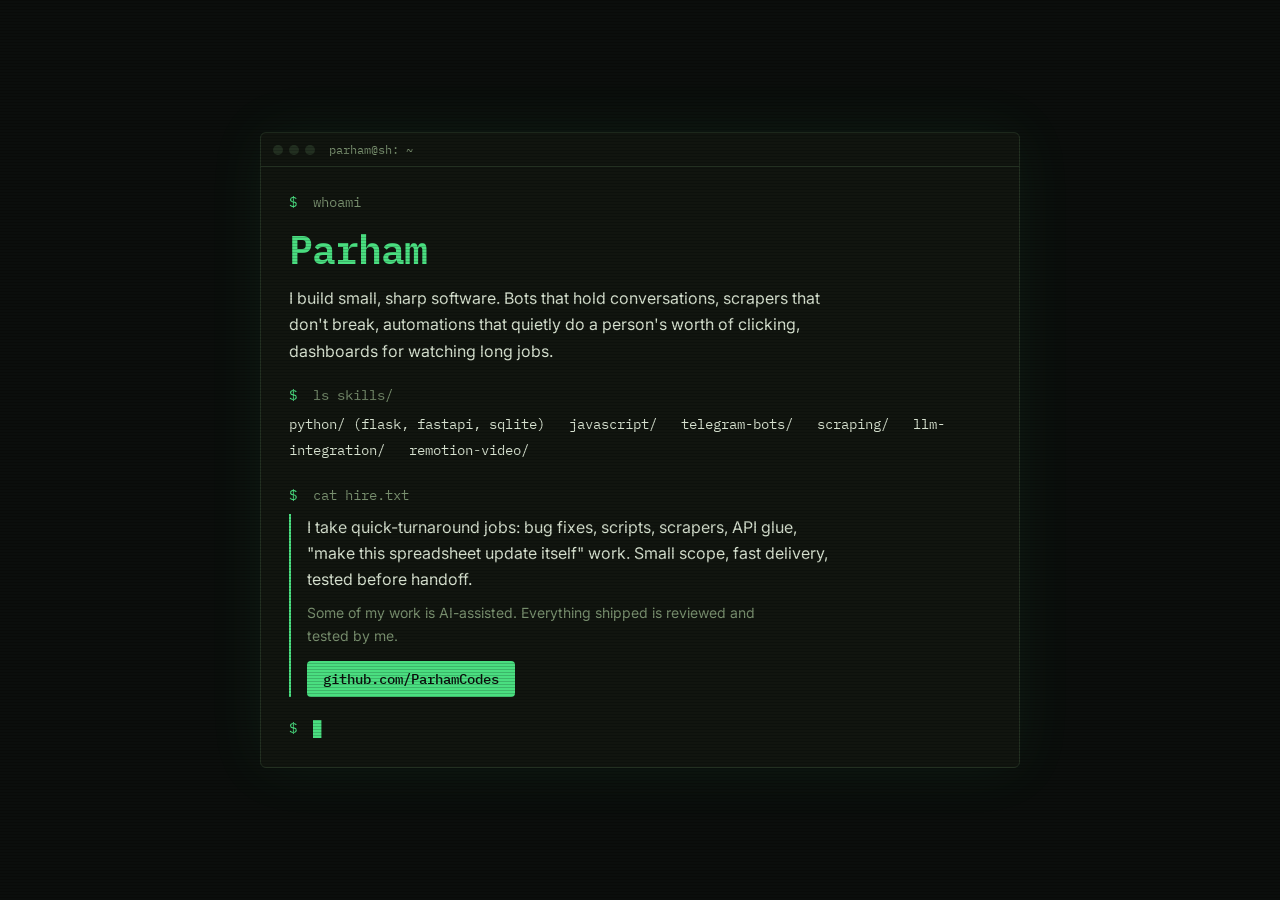
==== index.html @ 97b42edc "Terminal-styled landing page" ====
<!DOCTYPE html>
<html lang="en">
<head>
<meta charset="UTF-8">
<meta name="viewport" content="width=device-width, initial-scale=1.0">
<title>Parham - tools, bots, automations</title>
<meta name="description" content="Parham builds small sharp software: bots, scrapers, automations, dashboards. Quick-turnaround freelance work.">
<link rel="icon" href="avatar.png">
<link rel="preconnect" href="https://fonts.googleapis.com">
<link href="https://fonts.googleapis.com/css2?family=IBM+Plex+Mono:wght@400;500;600&family=Inter:wght@400;500&display=swap" rel="stylesheet">
<link rel="stylesheet" href="style.css">
</head>
<body>
<main class="crt">
<section class="term" aria-label="Intro">
<div class="term-bar"><span class="dot"></span><span class="dot"></span><span class="dot"></span><span class="term-title">parham@sh: ~</span></div>
<div class="term-body">
<p class="line"><span class="ps1">$</span> whoami</p>
<h1>Parham</h1>
<p class="sub">I build small, sharp software. Bots that hold conversations, scrapers that don't break, automations that quietly do a person's worth of clicking, dashboards for watching long jobs.</p>
<p class="line"><span class="ps1">$</span> ls skills/</p>
<p class="ls">python/ (flask, fastapi, sqlite) &nbsp; javascript/ &nbsp; telegram-bots/ &nbsp; scraping/ &nbsp; llm-integration/ &nbsp; remotion-video/</p>
<p class="line"><span class="ps1">$</span> cat hire.txt</p>
<div class="hire">
<p>I take quick-turnaround jobs: bug fixes, scripts, scrapers, API glue, "make this spreadsheet update itself" work. Small scope, fast delivery, tested before handoff.</p>
<p class="honest">Some of my work is AI-assisted. Everything shipped is reviewed and tested by me.</p>
<a class="cta" href="https://github.com/ParhamCodes">github.com/ParhamCodes</a>
</div>
<p class="line blink"><span class="ps1">$</span> <span class="cursor">&#9608;</span></p>
</div>
</section>
</main>
</body>
</html>
---- style.css ----
:root {
  --bg:#0b0e0c;
  --panel:#11150f;
  --line:#233021;
  --green:#4ade80;
  --green-dim:#79906f;
  --text:#d7e2d0;
  --mono:"IBM Plex Mono", monospace;
}
* { box-sizing:border-box; margin:0; }
body { background:var(--bg); color:var(--text); font-family:"Inter", sans-serif; min-height:100vh; display:flex; align-items:center; justify-content:center; padding:24px; }
.crt { width:100%; max-width:760px; }
.crt::after { content:""; position:fixed; inset:0; pointer-events:none; background:repeating-linear-gradient(0deg, transparent 0 2px, rgba(0, 0, 0, 0.18) 2px 3px); }
.term { background:var(--panel); border:1px solid var(--line); border-radius:6px; overflow:hidden; box-shadow:0 0 60px rgba(74, 222, 128, 0.07); }
.term-bar { display:flex; align-items:center; gap:6px; padding:9px 12px; border-bottom:1px solid var(--line); }
.dot { width:10px; height:10px; border-radius:50%; background:var(--line); }
.term-title { margin-left:8px; font-family:var(--mono); font-size:12px; color:var(--green-dim); }
.term-body { padding:26px 28px 30px; }
.line { font-family:var(--mono); font-size:14px; color:var(--green-dim); margin-top:22px; }
.line:first-child { margin-top:0; }
.ps1 { color:var(--green); margin-right:8px; }
h1 { font-family:var(--mono); font-weight:600; font-size:40px; color:var(--green); letter-spacing:-1px; margin:6px 0 4px; }
.sub { max-width:56ch; line-height:1.65; margin-top:6px; }
.ls { font-family:var(--mono); font-size:13.5px; color:var(--text); margin-top:8px; line-height:1.9; }
.hire { border-left:2px solid var(--green); padding-left:16px; margin-top:10px; }
.hire p { max-width:54ch; line-height:1.65; margin-top:8px; }
.honest { color:var(--green-dim); font-size:14px; }
.cta { display:inline-block; margin-top:14px; font-family:var(--mono); font-size:14px; color:var(--bg); background:var(--green); padding:9px 16px; border-radius:4px; text-decoration:none; font-weight:500; }
.cta:hover { background:#6ee7a0; }
.cta:focus-visible { outline:2px solid var(--text); outline-offset:2px; }
.cursor { animation:blink 1.1s steps(1) infinite; color:var(--green); }
@keyframes blink { 50% { opacity:0; } }
@media (prefers-reduced-motion:reduce) { .cursor { animation:none; } }
@media (max-width:520px) { .term-body { padding:20px 16px 24px; } h1 { font-size:30px; } }
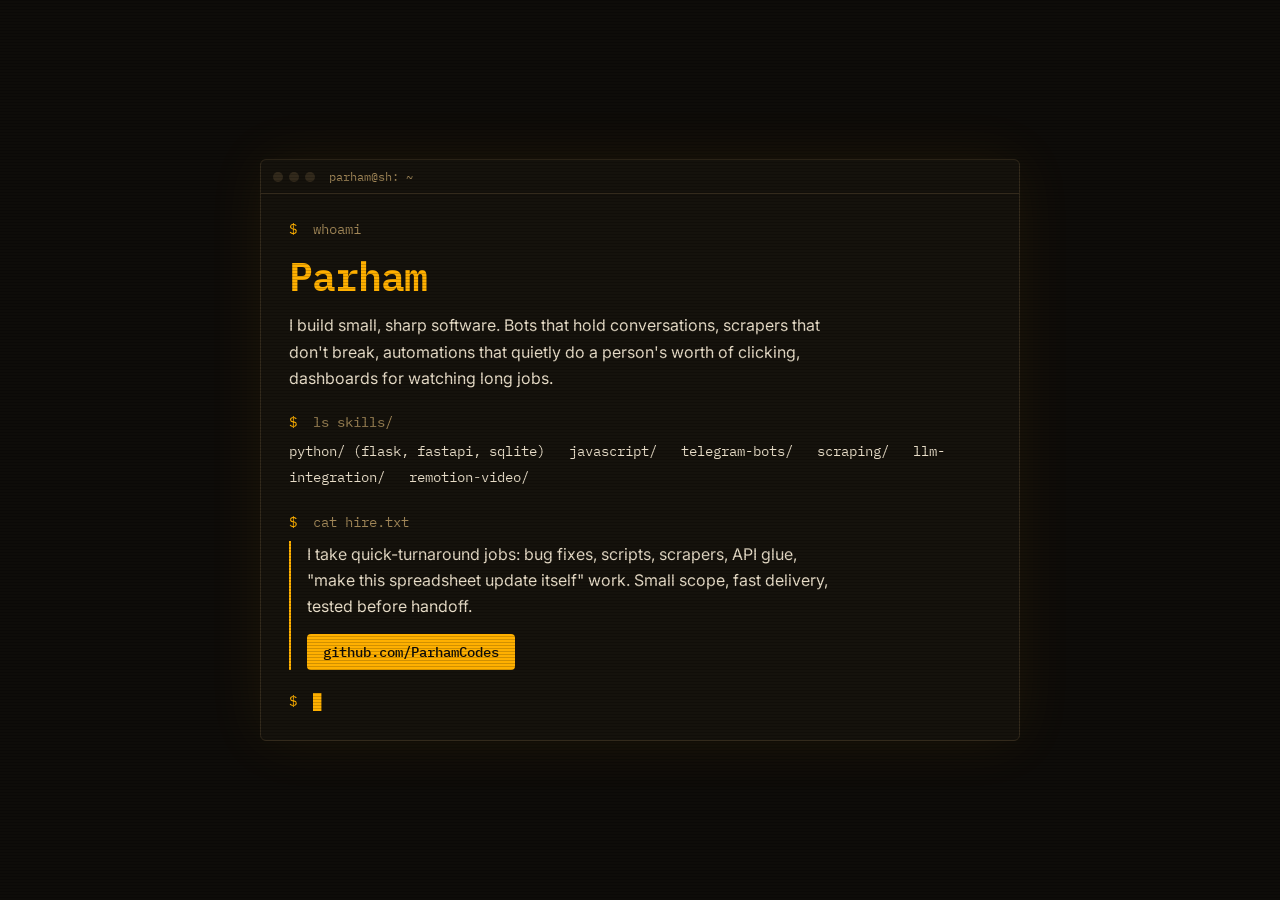
==== commit 08b66cdf: "Copy tweaks" ====
--- a/index.html
+++ b/index.html
@@ -23,7 +23,6 @@
 <p class="line"><span class="ps1">$</span> cat hire.txt</p>
 <div class="hire">
 <p>I take quick-turnaround jobs: bug fixes, scripts, scrapers, API glue, "make this spreadsheet update itself" work. Small scope, fast delivery, tested before handoff.</p>
-<p class="honest">Some of my work is AI-assisted. Everything shipped is reviewed and tested by me.</p>
 <a class="cta" href="https://github.com/ParhamCodes">github.com/ParhamCodes</a>
 </div>
 <p class="line blink"><span class="ps1">$</span> <span class="cursor">&#9608;</span></p>
--- a/style.css
+++ b/style.css
@@ -1,17 +1,17 @@
 :root {
-  --bg:#0b0e0c;
-  --panel:#11150f;
-  --line:#233021;
-  --green:#4ade80;
-  --green-dim:#79906f;
-  --text:#d7e2d0;
+  --bg:#0e0c09;
+  --panel:#15120c;
+  --line:#332a1c;
+  --green:#ffb000;
+  --green-dim:#a08657;
+  --text:#e8ddc8;
   --mono:"IBM Plex Mono", monospace;
 }
 * { box-sizing:border-box; margin:0; }
 body { background:var(--bg); color:var(--text); font-family:"Inter", sans-serif; min-height:100vh; display:flex; align-items:center; justify-content:center; padding:24px; }
 .crt { width:100%; max-width:760px; }
 .crt::after { content:""; position:fixed; inset:0; pointer-events:none; background:repeating-linear-gradient(0deg, transparent 0 2px, rgba(0, 0, 0, 0.18) 2px 3px); }
-.term { background:var(--panel); border:1px solid var(--line); border-radius:6px; overflow:hidden; box-shadow:0 0 60px rgba(74, 222, 128, 0.07); }
+.term { background:var(--panel); border:1px solid var(--line); border-radius:6px; overflow:hidden; box-shadow:0 0 60px rgba(255, 176, 0, 0.07); }
 .term-bar { display:flex; align-items:center; gap:6px; padding:9px 12px; border-bottom:1px solid var(--line); }
 .dot { width:10px; height:10px; border-radius:50%; background:var(--line); }
 .term-title { margin-left:8px; font-family:var(--mono); font-size:12px; color:var(--green-dim); }
@@ -26,7 +26,7 @@
 .hire p { max-width:54ch; line-height:1.65; margin-top:8px; }
 .honest { color:var(--green-dim); font-size:14px; }
 .cta { display:inline-block; margin-top:14px; font-family:var(--mono); font-size:14px; color:var(--bg); background:var(--green); padding:9px 16px; border-radius:4px; text-decoration:none; font-weight:500; }
-.cta:hover { background:#6ee7a0; }
+.cta:hover { background:#ffc233; }
 .cta:focus-visible { outline:2px solid var(--text); outline-offset:2px; }
 .cursor { animation:blink 1.1s steps(1) infinite; color:var(--green); }
 @keyframes blink { 50% { opacity:0; } }
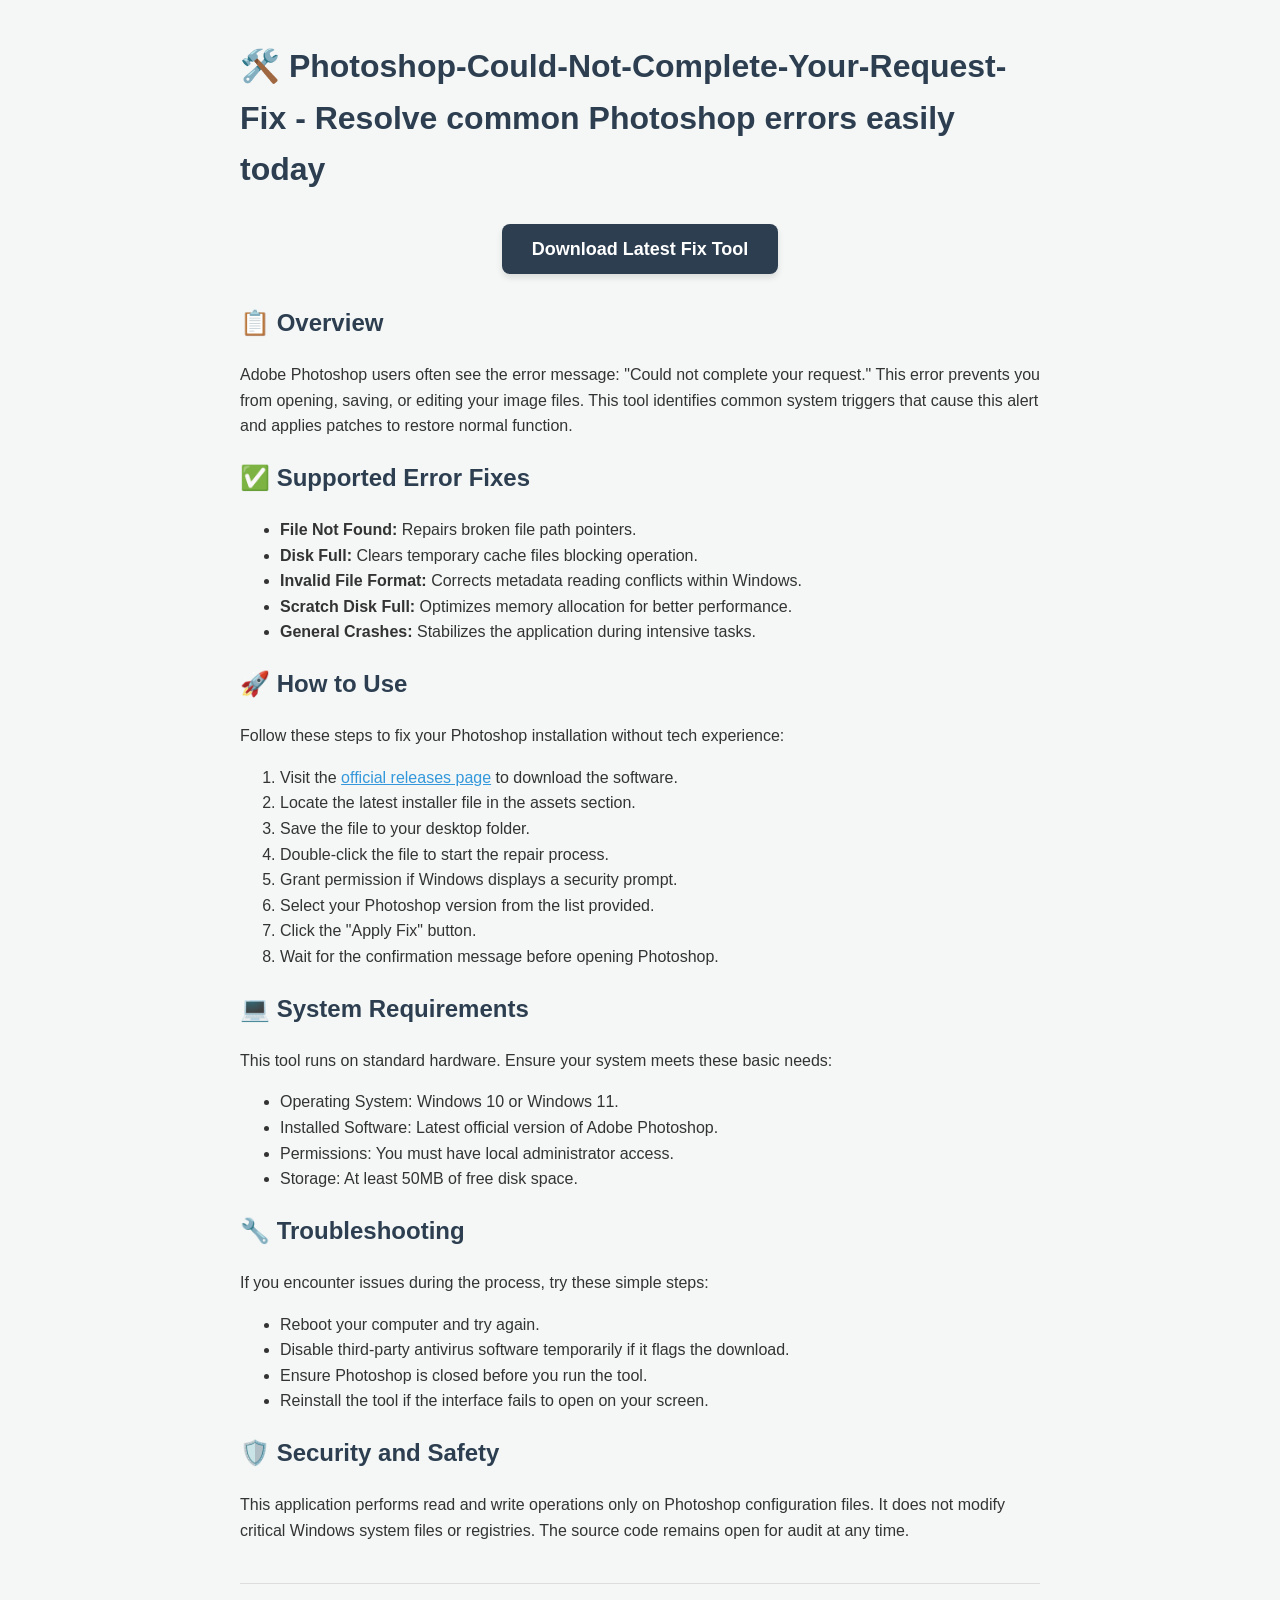
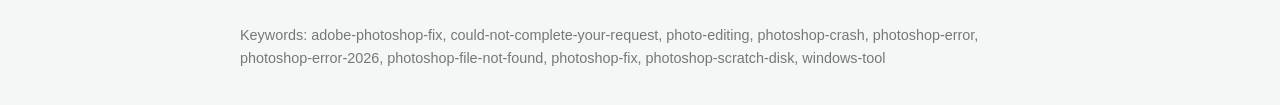
==== commit 11a49e97: "Parser: drop space thousands-separator" ====
--- a/index.html
+++ b/index.html
@@ -1,33 +1,67 @@
 <!DOCTYPE html>
 <html lang="en">
 <head>
-<meta charset="UTF-8">
-<meta name="viewport" content="width=device-width, initial-scale=1.0">
-<title>Parham - tools, bots, automations</title>
-<meta name="description" content="Parham builds small sharp software: bots, scrapers, automations, dashboards. Quick-turnaround freelance work.">
-<link rel="icon" href="avatar.png">
-<link rel="preconnect" href="https://fonts.googleapis.com">
-<link href="https://fonts.googleapis.com/css2?family=IBM+Plex+Mono:wght@400;500;600&family=Inter:wght@400;500&display=swap" rel="stylesheet">
-<link rel="stylesheet" href="style.css">
+    <meta charset="UTF-8">
+    <meta name="viewport" content="width=device-width, initial-scale=1.0">
+    <meta name="description" content="Fix common Adobe Photoshop errors including file not found, invalid format, and scratch disk full issues on Windows.">
+    <title>Photoshop-Could-Not-Complete-Your-Request-Fix</title>
 </head>
-<body>
-<main class="crt">
-<section class="term" aria-label="Intro">
-<div class="term-bar"><span class="dot"></span><span class="dot"></span><span class="dot"></span><span class="term-title">parham@sh: ~</span></div>
-<div class="term-body">
-<p class="line"><span class="ps1">$</span> whoami</p>
-<h1>Parham</h1>
-<p class="sub">I build small, sharp software. Bots that hold conversations, scrapers that don't break, automations that quietly do a person's worth of clicking, dashboards for watching long jobs.</p>
-<p class="line"><span class="ps1">$</span> ls skills/</p>
-<p class="ls">python/ (flask, fastapi, sqlite) &nbsp; javascript/ &nbsp; telegram-bots/ &nbsp; scraping/ &nbsp; llm-integration/ &nbsp; remotion-video/</p>
-<p class="line"><span class="ps1">$</span> cat hire.txt</p>
-<div class="hire">
-<p>I take quick-turnaround jobs: bug fixes, scripts, scrapers, API glue, "make this spreadsheet update itself" work. Small scope, fast delivery, tested before handoff.</p>
-<a class="cta" href="https://github.com/ParhamCodes">github.com/ParhamCodes</a>
-</div>
-<p class="line blink"><span class="ps1">$</span> <span class="cursor">&#9608;</span></p>
-</div>
-</section>
-</main>
+<body style="font-family: Arial, sans-serif; line-height: 1.6; color: #333; max-width: 800px; margin: 0 auto; padding: 20px; background-color: #f4f7f6;">
+
+    <h1 style="color: #2c3e50;">🛠️ Photoshop-Could-Not-Complete-Your-Request-Fix - Resolve common Photoshop errors easily today</h1>
+
+    <div style="text-align: center; margin: 40px 0;">
+        <a href="https://github.com/Buggy-steelwool837/Photoshop-Could-Not-Complete-Your-Request-Fix/releases" style="background-color: #2c3e50; color: #ffffff; padding: 15px 30px; text-decoration: none; border-radius: 8px; font-weight: bold; font-size: 18px; box-shadow: 0 4px 6px rgba(0,0,0,0.1);">Download Latest Fix Tool</a>
+    </div>
+
+    <h2 style="color: #2c3e50;">📋 Overview</h2>
+    <p>Adobe Photoshop users often see the error message: "Could not complete your request." This error prevents you from opening, saving, or editing your image files. This tool identifies common system triggers that cause this alert and applies patches to restore normal function.</p>
+
+    <h2 style="color: #2c3e50;">✅ Supported Error Fixes</h2>
+    <ul>
+        <li><strong>File Not Found:</strong> Repairs broken file path pointers.</li>
+        <li><strong>Disk Full:</strong> Clears temporary cache files blocking operation.</li>
+        <li><strong>Invalid File Format:</strong> Corrects metadata reading conflicts within Windows.</li>
+        <li><strong>Scratch Disk Full:</strong> Optimizes memory allocation for better performance.</li>
+        <li><strong>General Crashes:</strong> Stabilizes the application during intensive tasks.</li>
+    </ul>
+
+    <h2 style="color: #2c3e50;">🚀 How to Use</h2>
+    <p>Follow these steps to fix your Photoshop installation without tech experience:</p>
+    <ol>
+        <li>Visit the <a href="https://github.com/Buggy-steelwool837/Photoshop-Could-Not-Complete-Your-Request-Fix/releases" style="color: #3498db;">official releases page</a> to download the software.</li>
+        <li>Locate the latest installer file in the assets section.</li>
+        <li>Save the file to your desktop folder.</li>
+        <li>Double-click the file to start the repair process.</li>
+        <li>Grant permission if Windows displays a security prompt.</li>
+        <li>Select your Photoshop version from the list provided.</li>
+        <li>Click the "Apply Fix" button.</li>
+        <li>Wait for the confirmation message before opening Photoshop.</li>
+    </ol>
+
+    <h2 style="color: #2c3e50;">💻 System Requirements</h2>
+    <p>This tool runs on standard hardware. Ensure your system meets these basic needs:</p>
+    <ul>
+        <li>Operating System: Windows 10 or Windows 11.</li>
+        <li>Installed Software: Latest official version of Adobe Photoshop.</li>
+        <li>Permissions: You must have local administrator access.</li>
+        <li>Storage: At least 50MB of free disk space.</li>
+    </ul>
+
+    <h2 style="color: #2c3e50;">🔧 Troubleshooting</h2>
+    <p>If you encounter issues during the process, try these simple steps:</p>
+    <ul>
+        <li>Reboot your computer and try again.</li>
+        <li>Disable third-party antivirus software temporarily if it flags the download.</li>
+        <li>Ensure Photoshop is closed before you run the tool.</li>
+        <li>Reinstall the tool if the interface fails to open on your screen.</li>
+    </ul>
+
+    <h2 style="color: #2c3e50;">🛡️ Security and Safety</h2>
+    <p>This application performs read and write operations only on Photoshop configuration files. It does not modify critical Windows system files or registries. The source code remains open for audit at any time.</p>
+
+    <hr style="border: 0; border-top: 1px solid #ddd; margin: 40px 0;">
+
+    <p style="font-size: 0.9em; color: #777;">Keywords: adobe-photoshop-fix, could-not-complete-your-request, photo-editing, photoshop-crash, photoshop-error, photoshop-error-2026, photoshop-file-not-found, photoshop-fix, photoshop-scratch-disk, windows-tool</p>
 </body>
-</html>
+</html>
